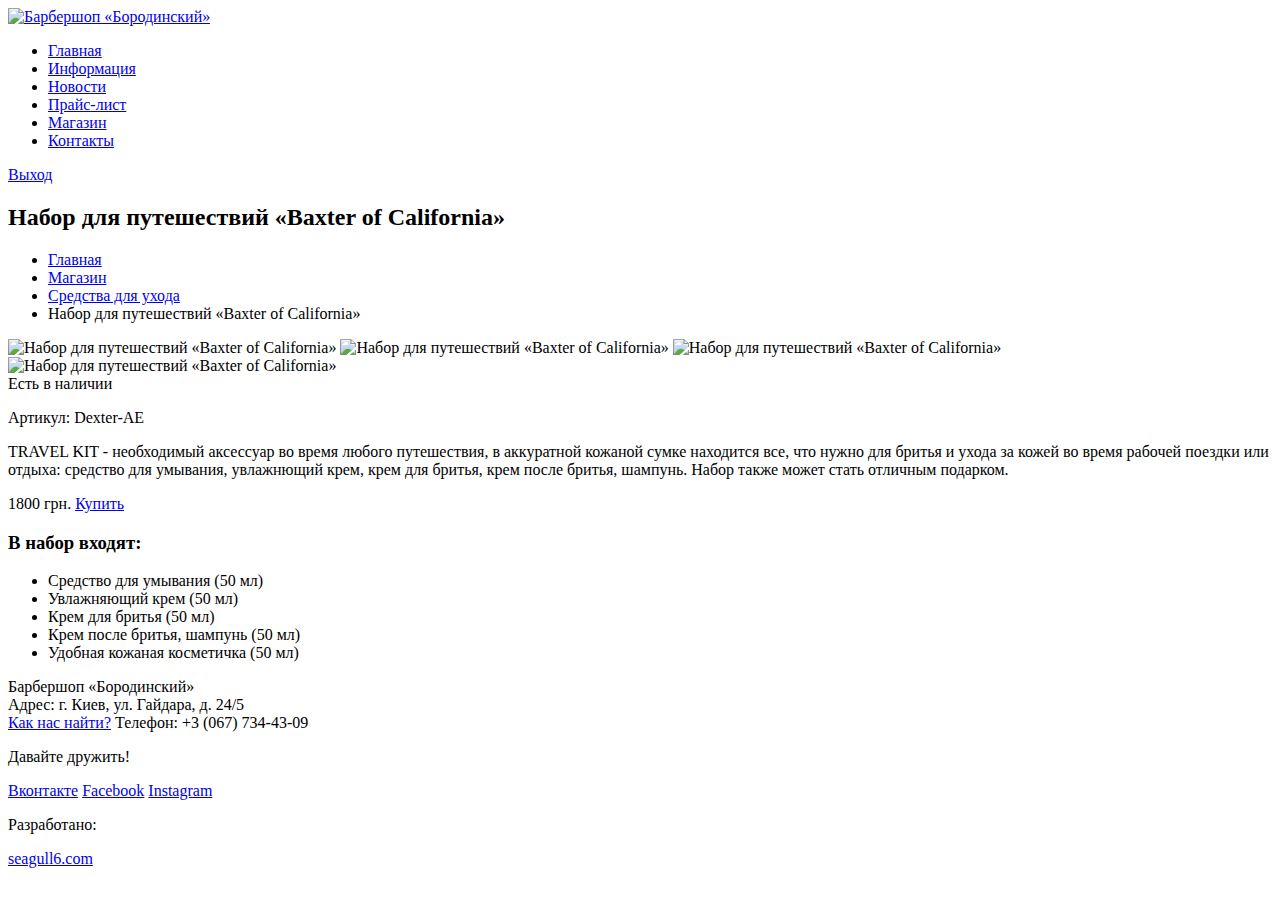
==== item.html @ 9ad41c77 "item" ====
<!DOCTYPE html>
<html lang="en">
<head>
	<meta charset="UTF-8">
	<title>Набор для путешествий «Baxter of California»</title>
</head>
<body>
	<header classs="main-header">
		<div class="container">
			<div class="logo-header">
				<a href="index.html"><img src="img/barbershop-index/logo-header.png" width="111" height="24" alt="Барбершоп «Бородинский»"></a>
			</div>
			<nav class="main-navigation">
				<ul>
					<li>
						<a href="#">Главная</a>
					</li>
					<li>
						<a href="#">Информация</a>
					</li>
					<li>
						<a href="#">Новости</a>
					</li>
					<li>
						<a href="#">Прайс-лист</a>
					</li>
					<li>
						<a href="#">Магазин</a>
					</li>
					<li>
						<a href="#">Контакты</a>
					</li>
				</ul>
			</nav>
			<div class="user-block">
				<a class="login" href="#">Выход</a>
			</div>
		</div>
	</header>
	<main class="container">
		<div class="page-title">
			<h2>Набор для путешествий «Baxter of California»</h2>
		</div>
		<div class="breadcrumbs">
			<ul>
				<li>
					<a href="index.html">Главная</a>
				</li>
				<li>
					<a href="#">Магазин</a>
				</li>
				<li>
					<a href="#">Средства для ухода</a>
				</li>
				<li>
					<span>Набор для путешествий «Baxter of California»</span>
				</li>
			</ul>
		</div>
		<section class="item-gallery">
			<img src="img/barbershop-item/item-main-photo.jpg" width="460" height="498" alt="Набор для путешествий «Baxter of California»">
			<img src="img/barbershop-item/item-photo1.jpg" width="140" height="149" alt="Набор для путешествий «Baxter of California»">
			<img src="img/barbershop-item/item-photo2.jpg" width="140" height="149" alt="Набор для путешествий «Baxter of California»">
			<img src="img/barbershop-item/item-photo3.jpg" width="140" height="149" alt="Набор для путешествий «Baxter of California»">  
		</section>
		<section class="product-info">
			<span class="product-available">Есть в наличии</span>
			<p class="product-info-code">Артикул: Dexter-AE</p>
			<p class="product-description">TRAVEL KIT - необходимый аксессуар во время любого путешествия, в аккуратной кожаной сумке находится все, что нужно для бритья и ухода за кожей во время рабочей поездки или отдыха: средство для умывания, увлажнющий крем, крем для бритья, крем после бритья, шампунь. Набор также может стать отличным подарком.</p>
		</section>
		<div class="product-price">
      <span class="price-value">1800 грн.</span>
      <a class="btn price-btn" href="#">Купить</a>
		</div>
		<section class="product-set">
			<h3 class="item-content-title">В набор входят:</h3>
			<ul>
				<li>Средство для умывания (50 мл)</li>
				<li>Увлажняющий крем (50 мл)</li>
				<li>Крем для бритья (50 мл)</li>
				<li>Крем после бритья, шампунь (50 мл)</li>
				<li>Удобная кожаная косметичка (50 мл)</li>
			</ul>
		</section>
	</main>
	<footer class="main-footer">
			<div class="container">
				<div class="footer-contacts">
					<p>Барбершоп «Бородинский»<br>
						Адрес: г. Киев, ул. Гайдара, д. 24/5<br>
						<a href="#">Как нас найти?</a>
						Телефон: +3 (067) 734-43-09</p>
				<div class="footer-social">
					<p>Давайте дружить!</p>
					<a class="social-btn social-btn-vk" href="#">Вконтакте</a>
					<a class="social-btn social-btn-fb" href="#">Facebook</a>
					<a class="social-btn social-btn-inst" href="#">Instagram</a>
				</div>
				<div class="footer-copyright">
					<p>Разработано:</p>
					<a class="btn" href="https://seagull6.com">seagull6.com</a>
				</div>
			</div>
		</footer>
</body>
</html>
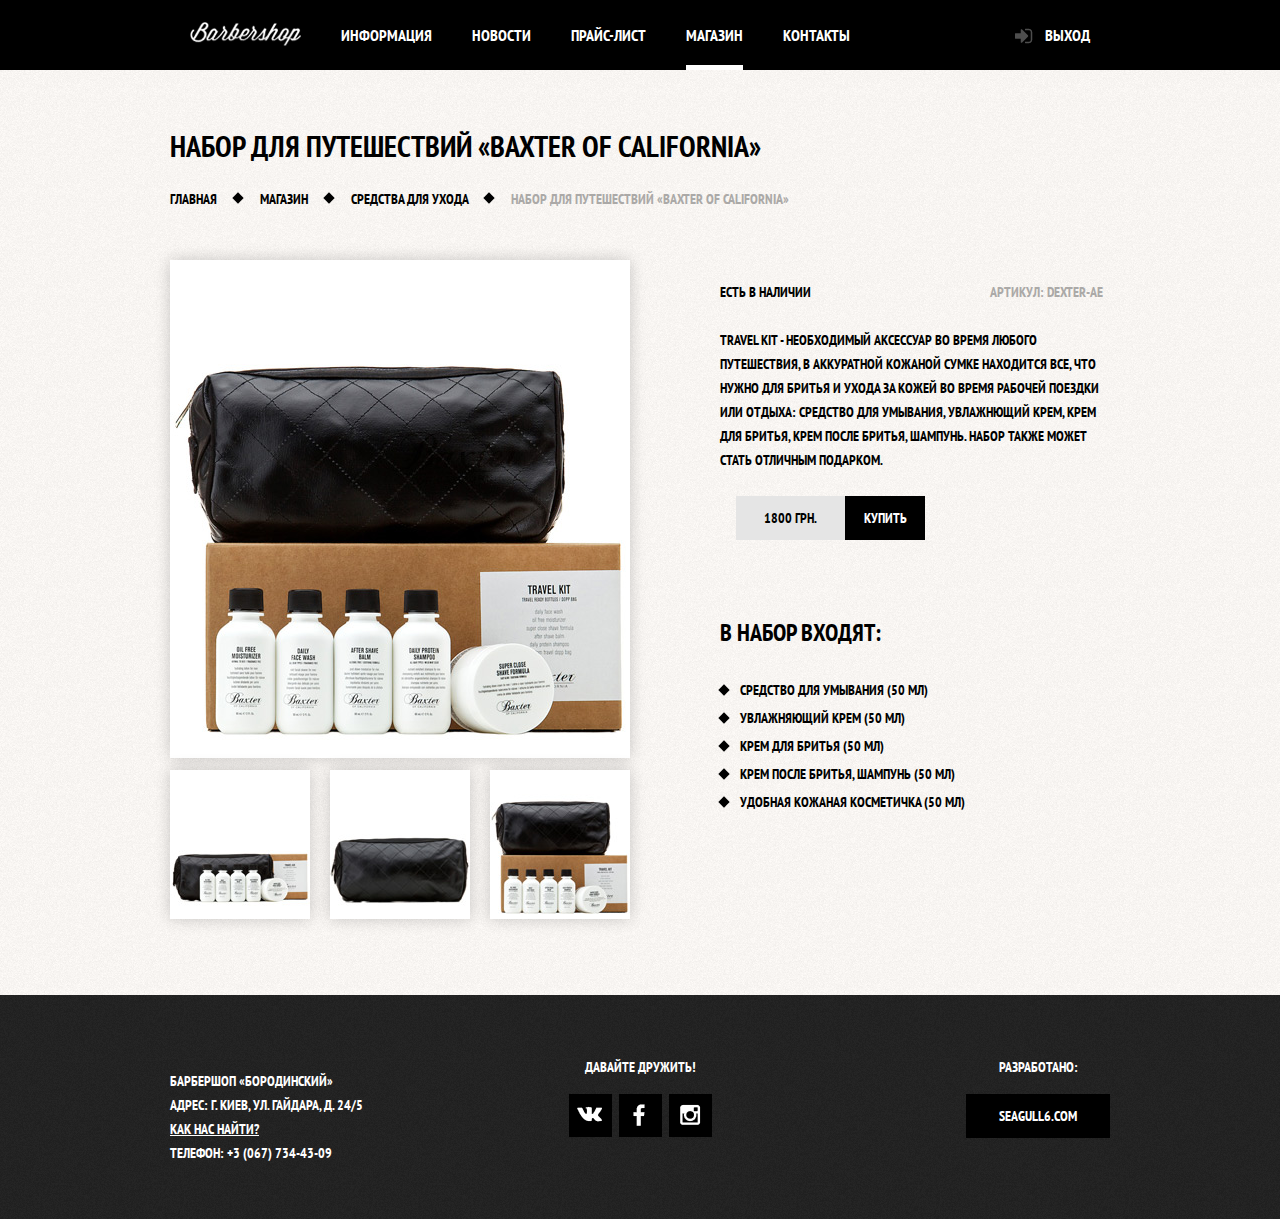
==== commit 6ff2b73f: "add js" ====
--- a/item.html
+++ b/item.html
@@ -3,18 +3,16 @@
 <head>
 	<meta charset="UTF-8">
 	<title>Набор для путешествий «Baxter of California»</title>
+	<link href="https://fonts.googleapis.com/css?family=PT+Sans+Narrow:400,700&amp;subset=cyrillic" rel="stylesheet">
+	<link rel="stylesheet" href="css/normalize.css">
+	<link rel="stylesheet" href="css/style.css">
 </head>
-<body>
-	<header classs="main-header">
-		<div class="container">
-			<div class="logo-header">
-				<a href="index.html"><img src="img/barbershop-index/logo-header.png" width="111" height="24" alt="Барбершоп «Бородинский»"></a>
-			</div>
+<body class="inner-page">
+	<header class="main-header">
+		<div class="container clearfix">
 			<nav class="main-navigation">
+			<a class="logo-inner" href="index.html"><img src="img/Logo.png" width="111" height="24" alt="Барбершоп «Бородинский»"></a>
 				<ul>
-					<li>
-						<a href="#">Главная</a>
-					</li>
 					<li>
 						<a href="#">Информация</a>
 					</li>
@@ -22,10 +20,10 @@
 						<a href="#">Новости</a>
 					</li>
 					<li>
-						<a href="#">Прайс-лист</a>
+						<a href="price.html">Прайс-лист</a>
 					</li>
-					<li>
-						<a href="#">Магазин</a>
+					<li class="active">
+						<span>Магазин</span>
 					</li>
 					<li>
 						<a href="#">Контакты</a>
@@ -37,59 +35,58 @@
 			</div>
 		</div>
 	</header>
-	<main class="container">
-		<div class="page-title">
-			<h2>Набор для путешествий «Baxter of California»</h2>
-		</div>
-		<div class="breadcrumbs">
-			<ul>
+	<main class="container clearfix">
+		<div class="inner-page-title"> 
+			<h1>Набор для путешествий «Baxter of California»</h1>
+			<ul class="breadcrumbs">
 				<li>
 					<a href="index.html">Главная</a>
 				</li>
 				<li>
-					<a href="#">Магазин</a>
+					<a href="shop.html">Магазин</a>
 				</li>
 				<li>
-					<a href="#">Средства для ухода</a>
+					<a href="shop.html">Средства для ухода</a>
 				</li>
-				<li>
-					<span>Набор для путешествий «Baxter of California»</span>
-				</li>
+				<li class="current">Набор для путешествий «Baxter of California»</li>
 			</ul>
 		</div>
-		<section class="item-gallery">
-			<img src="img/barbershop-item/item-main-photo.jpg" width="460" height="498" alt="Набор для путешествий «Baxter of California»">
-			<img src="img/barbershop-item/item-photo1.jpg" width="140" height="149" alt="Набор для путешествий «Baxter of California»">
-			<img src="img/barbershop-item/item-photo2.jpg" width="140" height="149" alt="Набор для путешествий «Baxter of California»">
-			<img src="img/barbershop-item/item-photo3.jpg" width="140" height="149" alt="Набор для путешествий «Baxter of California»">  
-		</section>
-		<section class="product-info">
-			<span class="product-available">Есть в наличии</span>
-			<p class="product-info-code">Артикул: Dexter-AE</p>
-			<p class="product-description">TRAVEL KIT - необходимый аксессуар во время любого путешествия, в аккуратной кожаной сумке находится все, что нужно для бритья и ухода за кожей во время рабочей поездки или отдыха: средство для умывания, увлажнющий крем, крем для бритья, крем после бритья, шампунь. Набор также может стать отличным подарком.</p>
-		</section>
-		<div class="product-price">
-      <span class="price-value">1800 грн.</span>
-      <a class="btn price-btn" href="#">Купить</a>
-		</div>
-		<section class="product-set">
-			<h3 class="item-content-title">В набор входят:</h3>
-			<ul>
-				<li>Средство для умывания (50 мл)</li>
-				<li>Увлажняющий крем (50 мл)</li>
-				<li>Крем для бритья (50 мл)</li>
-				<li>Крем после бритья, шампунь (50 мл)</li>
-				<li>Удобная кожаная косметичка (50 мл)</li>
-			</ul>
-		</section>
+		<div class="inner-content">
+			<section class="item-gallery">
+				<img src="img/item-gallery.jpg" width="460" height="498" alt="Набор для путешествий «Baxter of California»">
+				<img src="img/item-gallery1.jpg" width="140" height="149" alt="Набор для путешествий «Baxter of California»">
+				<img src="img/item-gallery2.jpg" width="140" height="149" alt="Набор для путешествий «Baxter of California»">
+				<img src="img/item-gallery3.jpg" width="140" height="149" alt="Набор для путешествий «Baxter of California»">  
+			</section>
+			<section class="product-info">
+				<span class="product-availible">Есть в наличии</span>
+				<span class="product-info-code">Артикул: Dexter-AE</span>
+				<p class="product-description">TRAVEL KIT - необходимый аксессуар во время любого путешествия, в аккуратной кожаной сумке находится все, что нужно для бритья и ухода за кожей во время рабочей поездки или отдыха: средство для умывания, увлажнющий крем, крем для бритья, крем после бритья, шампунь. Набор также может стать отличным подарком.</p>
+				<div class="product-price">
+					<span class="price-value">1800 грн.</span>
+					<a class="btn price-btn" href="#">Купить</a>
+				</div>
+			</section>
+			<section class="product-set">
+				<h2 class="item-content-title">В набор входят:</h2>
+				<ul class="custom-list-1">
+					<li>Средство для умывания (50 мл)</li>
+					<li>Увлажняющий крем (50 мл)</li>
+					<li>Крем для бритья (50 мл)</li>
+					<li>Крем после бритья, шампунь (50 мл)</li>
+					<li>Удобная кожаная косметичка (50 мл)</li>
+				</ul>
+			</section>
+		</div>	
 	</main>
-	<footer class="main-footer">
-			<div class="container">
-				<div class="footer-contacts">
-					<p>Барбершоп «Бородинский»<br>
-						Адрес: г. Киев, ул. Гайдара, д. 24/5<br>
-						<a href="#">Как нас найти?</a>
-						Телефон: +3 (067) 734-43-09</p>
+	<footer class="main-footer clearfix">
+		<div class="container">
+			<div class="footer-contacts">
+				<p>Барбершоп «Бородинский»<br>
+					Адрес: г. Киев, ул. Гайдара, д. 24/5<br>
+					<a href="#" class="js-open-map-footer">Как нас найти?</a><br>
+					Телефон: +3 (067) 734-43-09</p>
+				</div>
 				<div class="footer-social">
 					<p>Давайте дружить!</p>
 					<a class="social-btn social-btn-vk" href="#">Вконтакте</a>
@@ -102,5 +99,27 @@
 				</div>
 			</div>
 		</footer>
-</body>
-</html>+		<div class="modal-content">
+			<button class="modal-content-close" type="button" title="Закрыть">Закрыть</button>
+			<h2 class="modal-content-title">Личный кабинет</h2>
+			<p>Введите свой логин и пароль</p>
+			<form class="login-form" action="#" method="post">
+				<input class="icon-user" type="text" name="login" placeholder="Логин">
+				<input class="icon-password" type="password" name="password" placeholder="Пароль">
+				<label class="login-checkbox">
+					<input type="checkbox" name="remember">
+					<span class="checkbox-indicator"></span>
+					Запомните меня 
+				</label>
+				<a class="restore" href="#">Я забыл пароль!</a>
+				<button class="btn" type="submit">Войти</button>
+			</form>
+		</div>
+		<div class="modal-content-map">
+			<button class="modal-content-close" type="button" title="Закрыть">Закрыть</button>
+				<iframe src="https://www.google.com/maps/embed?pb=!1m18!1m12!1m3!1d2541.1032213318535!2d30.495070315731184!3d50.439177979473925!2m3!1f0!2f0!3f0!3m2!1i1024!2i768!4f13.1!3m3!1m2!1s0x40d4cef1eec696e3%3A0x38a418f5507aa73e!2z0LLRg9C70LjRhtGPINCT0LDQudC00LDRgNCwLCA1LCDQmtC40ZfQsg!5e0!3m2!1sru!2sua!4v1500497682839" width="766" height="561" style="border:0" allowfullscreen></iframe>
+		</div>
+		<div class="modal-overlay"></div>
+		<script src="js/scripts.js"></script>
+	</body>
+	</html>--- a/css/style.css
+++ b/css/style.css
@@ -0,0 +1,1105 @@
+html,
+body {
+	margin: 0;
+	padding: 0;
+}
+
+body {
+	min-width: 960px;
+	font-weight: 700;
+	font-size: 14px;
+	line-height: 24px;
+	font-family: "PT Sans Narrow", "Arial", sans-serif ;
+	text-transform: uppercase;
+	color: #fff;
+	background: #000 url("../img/barbershop-index.jpg") no-repeat center top;
+}
+
+img {
+	width: 100%;
+	height: auto;
+}
+
+.clearfix::after { 
+	content: "";
+	display: table;
+	clear: both;
+}
+
+.main-header {
+	min-height: 70px;
+	margin-bottom: 60px;
+	color: #fff;
+	background-color: #000;
+}
+
+.main-navigation {
+	float: left;
+	width: 780px;
+}
+
+.main-navigation .logo-inner {
+	float: left;
+	width: 111px;
+	height: 20px;
+	padding-top: 22px;
+}
+
+.main-navigation .logo-inner img {
+	width: 111px;
+	height: 24px;
+}
+
+.main-navigation .logo-inner:hover {
+	background: none;
+}
+
+.main-navigation a {
+	color: #fff;
+	text-decoration: none;
+	padding: 25px 20px;
+	display: block;
+}
+
+.main-navigation a:hover {
+	background: #242424;
+}
+
+.main-navigation ul {
+	margin: 0;
+	padding: 0;
+	list-style: none;
+	font-size: 0;
+}
+
+.main-navigation li {
+	display: inline-block;
+	vertical-align: top;
+	font-size: 16px; 
+	line-height: 20px;
+}
+
+.main-navigation .active {
+	position: relative;
+}
+
+.main-navigation .active::after {
+	content: "";
+	position: absolute;
+	right: 20px;
+	bottom: 0;
+	left: 20px;
+	height: 5px;
+	background-color: #ffffff;
+}
+
+.main-navigation .active span {
+	display: block;
+	padding: 25px 20px;
+}
+
+
+.container {
+	width: 940px;
+	padding: 0 10px;
+	margin: 0 auto; /* Центровка контейнера */
+}
+
+.user-block {
+	float: right;
+	max-width: 140px;
+}
+
+.login {
+	display: inline-block;
+	position: relative;
+	font-size: 16px;
+	line-height: 20px;
+	vertical-align: top;
+	color: #fff;
+	text-decoration: none;
+	padding: 25px 20px;
+	padding-left: 50px;
+}
+
+.login:hover {
+	background: #242424;
+}
+
+.login::before {
+	content: "";
+	width: 18px;
+	height: 18px;
+	position: absolute;
+	top: 28px;
+	left: 20px;
+	background: transparent url("../img/sprites.png") no-repeat;
+	background-position: -15px -15px; 
+	opacity: 0.3; 
+}
+
+.login:hover::before {
+	opacity: 1;
+}
+
+/* INDEX.HTML begin */
+
+.index-logo {
+	width: 368px;
+	height: 204px;
+	margin: 0 auto;
+	margin-bottom: 25px;
+}
+
+.features {
+	margin-bottom: 80px;
+}
+
+.features-item {
+	float: left;
+	width: 300px;
+	margin-right: 20px;  /* только для оформления сетки */
+	min-height: 175px;
+	text-align: center;
+}
+
+.features-item:last-child {
+	margin-right: 0; /* Убираем у последнего эл-та отступ справа */
+}
+
+.features-name {
+	position: relative;
+	display: block;
+	margin-bottom: 30px;
+	padding-bottom: 35px;
+	font-size: 30px;
+	line-height: 42px;
+}
+
+.features-name::after {
+	content: "";
+	display: block;
+	position: absolute;
+	bottom: 0;
+	left: 50%; 
+	margin-left: -10px;
+	width: 20px;
+	height: 20px;
+	transform: rotate(45deg);
+	background-color: #fff;
+}
+
+.features-item p {
+	margin: 10px;
+	margin-bottom: 0;
+}
+
+.index-content {
+	padding: 50px 80px;
+	margin-bottom: 35px;
+	color: #000000;
+	background:
+	url(../img/index-content-shadow.png) no-repeat center,
+	#f8f5f2 url("../img/bg_contentblock.png") repeat;
+}
+
+.index-content-title {
+	margin: 0;
+	margin-bottom: 25px;
+	font-size: 30px;
+	line-height: 42px;
+}
+
+.index-content p {
+	margin: 0;
+	margin-bottom: 25px;
+}
+
+.news-preview {
+	margin: 0;
+	padding: 0;
+	padding-right: 35px; /* Для переноса  */
+	list-style: none;
+}
+
+.news-preview li {
+	margin-bottom: 25px;
+}
+
+.news-preview p {
+	margin-bottom:  0;
+}
+
+.news-preview time {
+	text-transform: none;
+	font-weight: 400;
+}
+
+.index-content-left { 
+	float: left;
+	width: 380px;
+}
+
+.index-content-right {
+	float: right;
+	width: 300px;
+}
+
+.index-content-left {
+	float: left;
+	width: 380px;
+}
+
+.index-content-right {
+	float: right;
+	width: 300px;
+}
+
+
+.btn {  /* универсальный класс для кнопок */
+	display: inline-block;
+	vertical-align: top;
+	margin-right: 16px;
+	padding: 10px 33px;
+	font-weight: 700;
+	font-size: 14px;
+	line-height: 24px;
+	font-family: "PT Sans Narrow", "Arial", sans-serif ;
+	color: #ffffff;
+	text-transform: uppercase;
+	text-decoration: none;
+	background-color: #000000;
+	border: none;
+	outline: none;
+	cursor: pointer;
+}
+
+.btn:hover,
+.btn:active {
+	background-color: #663d15;
+}
+
+.btn.disabled,
+.btn:disabled {
+	cursor: default;
+	opacity: 0.5 ;
+}
+
+.btn.disabled:hover,
+.btn:disabled:hover {
+	background-color: #000000;
+}
+
+.gallery {
+	position: relative;
+	height: 260px;
+}
+
+.gallery-content {
+	height: 164px;
+	margin: 0;
+	background-color: ##cccccc;
+	border: 7px solid #ffffff;
+}
+
+.gallery-content a {
+	position: absolute;
+	top: 7px;
+	left: 7px;
+}
+
+.gallery-content img {
+	width: 286px;
+	height: 164px;
+}
+
+.gallery .btn {
+	position: absolute;
+	bottom: 0;
+	width: 140px;
+	margin: 0;
+}
+
+.gallery-prev {
+	left: 0;
+}
+
+.gallery-next {
+	right: 0;
+}
+
+.appointment-form input {
+	float: left;
+	width: 106px;
+	padding: 7px 15px;
+	margin-right: 20px;
+	margin-bottom: 20px;
+	font-size: 14px;
+	line-height: 24px;
+	font-family: "PT Sans Narrow", "Arial", sans-serif ;
+	color: #000000;
+	text-transform: uppercase;
+	background-color: #f9f6f3;
+	border: 2px solid #000000;
+	outline: none;
+}
+
+.appointment-form input:nth-child(2n) {
+	margin-right: 0;
+}
+
+.appointment-form .btn{
+	clear: both;
+	width: 100%;
+}
+
+.appointment-form input:focus {
+	border: 2px solid #663d15;
+}                            
+
+
+/* PRICE begin */
+
+/* Оформление внутреннего блока */
+.inner-page {
+	color: #000000;
+	background: #f8f5f2 url("../img/bg_contentblock.png") repeat;
+}
+
+.inner-page .main-header {
+	margin-bottom: 55px;
+}
+
+.inner-page-title {
+	width: 940px;
+	margin-bottom: 49px;
+}
+
+.inner-page-title h1 {
+	margin: 0;
+	margin-bottom: 20px;
+	padding: 0;
+	font-size: 30px;
+	line-height: 42px;
+}
+
+.breadcrumbs {
+	padding: 0;
+	margin: 0;
+	list-style: none;
+}
+
+.breadcrumbs li {
+	position: relative;
+	display: inline;
+	padding-right: 40px;
+}
+
+.breadcrumbs li::after {
+	content: "";
+	position: absolute;
+	top: 4px;
+	right: 18px;
+	width: 8px;
+	height: 8px;
+	background-color: #000000;
+	transform: rotate(45deg);
+}
+
+.breadcrumbs a {
+	color: #000000;
+	text-decoration: none;
+}
+
+.breadcrumbs a:hover {
+	text-decoration: underline;
+}
+
+.breadcrumbs .current {
+	color: #aba9a7;
+}
+
+.breadcrumbs .current::after {
+	display: none;
+}
+
+/* ОБщие стили для контентных тегов */
+.inner-content {
+	margin-bottom: 15px;
+}
+
+.inner-content h2 {
+	margin-top: 60px;
+	margin-bottom: 30px;
+	font-size: 24px;
+	line-height: 30px;
+}
+
+.inner-content h3 {
+	margin-top: 60px;
+	margin-bottom: 30px;
+	font-size: 20px;
+	line-height: 24px;
+}
+
+.inner-content h2 + h3{
+	margin-top: 30px;
+}
+
+.inner-content p {
+	margin: 24px 0;
+}
+
+ .inner-content table {
+	border-collapse: collapse;
+}
+
+.inner-content td {
+	padding: 10px 15px;
+	border: 2px solid #000000;
+}
+
+/* Особые стили для контентных тегов */
+.big-heading {
+	margin-top: 55px;
+	margin-bottom: 65px;
+	text-align: center;
+}
+
+.big-heading h2 {
+	position: relative;
+	display: inline-block ;
+	z-index: 2;
+	margin: 0;
+	padding: 0 25px;
+	font-size: 48px;
+	line-height: 48px;
+	text-align: center;
+	background: #f8f3f0 url("../img/bg_contentblock.png") repeat;
+}
+
+.big-heading::after {
+	content: "";
+	position: relative;
+	top: -25px;
+	z-index: 1;
+	display: block;
+	border-bottom: 2px solid #000000;
+}
+
+.custom-list-1 {
+	margin: 14px 0;
+	padding: 0;
+	list-style: none;
+}
+
+.custom-list-1 li {
+	position: relative;
+	padding-left: 20px;
+	margin-bottom: 15px;
+}
+
+.custom-list-1 li::before {
+	content: "";
+	position: absolute;
+	left: 0;
+	top: 8px;
+	width: 8px;
+	height: 8px;
+	background-color: #000000;
+	transform: rotate(45deg);
+}
+
+.prices-table {
+	width: 100%;
+}
+
+.prices-table td {
+	width: 50%;
+}
+
+.prices-table td:last-child {
+	text-align: center;
+} 
+
+.short-text {
+	padding-right: 80px;
+}
+
+/* Колонки для контента */
+.inner-columns {
+	margin: 60px 0;
+}
+
+.inner-columns:last-child {
+	margin-bottom: 0;
+}
+
+.inner-column-left,
+.inner-column-right { 
+	width: 460px;
+} 
+
+.inner-column-left {
+	float: left;
+}
+
+.inner-column-right {
+	float: right;
+}
+
+.inner-column-left *:first-child,
+.inner-column-right *:first-child {
+	margin-top: 0;
+}
+
+.inner-column-left *:last-child,
+.inner-column-right *:last-child {
+	margin-bottom: 0;
+}
+
+/*  shop */ 
+.selection-form {
+	float: left;
+	width: 220px;
+}
+
+.selection-form fieldset {
+	border: none;
+	margin: 0;
+	padding: 0;
+	margin-bottom: 32px;
+}
+
+.selection-form legend {
+	font-size: 24px;
+	line-height: 36px;
+	margin-bottom: 29px;
+} 
+
+.selection-form ul {
+	margin: 0;
+	padding: 0;
+}
+
+.selection-form li {
+	list-style: none;
+	font-size: 14px; /* поставить правильный шрифт и отступ */
+	line-height: 20px;
+	margin-bottom: 17px;
+}
+
+.selection-form input {
+	display: none;
+}
+
+.selection-form label {
+	position: relative;
+	cursor: pointer;
+	padding-left: 43px;
+}
+
+.selection-form label:before {
+	content: "";
+	display: inline-block;
+	position: absolute;
+	vertical-align: top;
+	left: 0;
+	width: 16px;
+	height: 16px;
+	border: 2px solid black;
+}
+
+.selection-form input[type="radio"] + label:before {
+	content: "";
+	border-radius: 50%;
+	display: inline-block;
+	vertical-align: top;
+}
+
+.selection-form input[type="checkbox"]:checked +  label:before {
+	content: "";
+	display: inline-block;
+	vertical-align: top;
+	position: absolute;
+	background: url(../img/sprites.png) no-repeat;
+	background-position: -121px -119px ;
+}
+
+.selection-form input[type="radio"]:checked + label:before {
+	content: "\2022";
+	color: #000000;
+	font-size: 26px;
+	line-height: 13px;
+	text-align: center;
+}
+
+.selection-form label:hover {
+	color: #663d15;
+}
+
+.selection-form input:disabled + label:before,
+.selection-form input:disabled + label {
+	cursor: default;
+	opacity: 0.5 ;
+}
+
+.selection-form input:disabled + label:hover {
+	color: #000000;
+}
+
+.products {
+	float: right;
+	width: 720px;
+	font-size: 0;
+}
+
+.product {
+	position: relative;
+	display: inline-block;
+	width: 220px;
+	margin-left: 20px;
+	margin-bottom: 20px;
+	vertical-align: top;
+	font-size: 16px;
+	background: #ffffff;
+	box-shadow: 0 0 15px 0 rgba(0, 0, 0, 0.2);
+}
+
+.product-title a  {
+	color: #000000;
+	font-size: 14px;
+	line-height: 18px;
+	text-decoration: none;
+	display: block;
+  padding: 15px 16px;
+}
+
+.category {
+  text-transform: none;
+}
+
+.product-price {
+	font-size: 0;
+	
+}
+
+.price-value {
+	display: inline-block;
+	vertical-align: top;
+	width: 109px;
+	background: #e5e5e5;
+  font-size: 14px;
+	line-height: 24px;
+	text-align: center;
+	padding-top: 10px;
+	padding-bottom: 10px;
+	margin-left: 16px;
+	margin-bottom: 16px;
+}
+
+.price-btn {
+	padding-left: 19px;
+	padding-right: 18px;
+}
+
+.pagination {
+	float: left;
+	width: 700px;
+	margin-top: 25px;
+  margin-bottom: -16px;
+	margin-left: 240px;
+	font-size: 0;
+}
+
+.pagination .btn {
+	margin-right: 7px;
+	padding: 8px 18px;
+} 
+
+.active-pgn {
+	background: #ffffff;
+	color: #000000;
+}
+
+.active-pgn:hover {
+	cursor: default;
+	background: #ffffff;
+	color: #000000;
+}
+
+/*  ITEM */
+
+.item-gallery {
+	float: left;
+	width: 480px;
+	font-size: 0;
+	height: 670px;
+}
+
+.item-gallery img {
+	display: inline-block;
+	margin-right: 20px;
+  box-shadow: 0 0 15px 0 rgba(0, 0, 0, 0.2);
+  width: 140px;
+  height: 149px;
+}
+
+.item-gallery img:first-child {
+	width: 460px;
+	height: 498px;
+}
+
+.product-info {
+	float: right;
+	width: 390px;
+	margin-bottom: 62px;
+	padding-top: 20px;
+}
+
+.product-info-code {
+  color: #aba9a7;
+}
+
+.product-availible {
+	padding-right: 176px;
+}
+
+.product-description {
+	margin-top: 33px;
+	margin-bottom: 38px;
+}
+
+.product-price {
+	margin: 0;
+}
+
+.product-set {
+	float: right;
+	width: 390px;
+}
+
+.product-set h2 {
+	margin-top: 0;
+	margin-bottom: 30px;
+	font-size: 24px;
+	line-height: 30px;
+}
+
+.product-set li {
+	margin-bottom: 4px;
+}
+
+
+.main-footer {
+	margin-top: 65px;
+	padding-top: 60px;
+	padding-bottom: 40px;
+	color: #ffffff;
+	background: #252525 url("../img/footer-back.png");
+}
+
+.footer-contacts {
+	float: left;
+	width: 320px;
+	margin-right: 60px;
+}
+
+.footer-contacts a {
+	color: #ffffff;
+}
+
+.footer-contacts a:hover {
+	text-decoration: none;
+}
+
+.footer-social {
+	float: left;
+	width: 180px;
+	text-align: center; /* выравнивание текста и кнопок по центру */
+}
+
+.footer-copyright {
+	float: right;
+	max-width: 180px;
+
+}
+
+.footer-social p {
+	margin: 0;
+	margin-bottom: 15px;
+}
+
+.social-btn {
+	display: inline-block;
+	width: 43px;
+	height: 43px;
+	margin: 0 2px;
+
+	font-size: 0;  /* Скрываем текст в кнопках */
+	vertical-align: top;
+	text-decoration: none;
+
+	background: #000000 url("../img/sprites.png") no-repeat center;
+
+	transition: 
+	background-position 0.5s,
+	background-color 0.5s;
+}
+
+.social-btn:hover {
+	background-color: #ffffff;
+}
+
+.social-btn-vk {
+		background-position: -103px -56px ;
+}
+
+.social-btn-fb {
+	background-position: -54px -52px ;
+}
+
+.social-btn-inst {
+	background-position: -154px -53px ;
+}
+
+.social-btn-vk:hover {
+	background-position: -103px -6px ;
+}
+
+.social-btn-fb:hover {
+	background-position: -54px -5px ;
+}
+
+.social-btn-inst:hover {
+	background-position: -154px -5px ;
+}
+
+.footer-copyright p {
+	margin: 0;
+	margin-bottom: 15px;
+	text-align: center;
+}
+
+.footer-copyright .btn {
+	margin-right: 0;
+}
+
+.footer-copyright .btn:hover {
+	color: #000000;
+	background-color: #ffffff;
+}
+
+.modal-content {
+	display: none;
+	position: fixed;
+	top: 120px;
+	left: 50%;
+  margin-left: -230px;
+	width: 300px;
+	padding: 50px 80px;
+	z-index: 20;
+	color: #000000;
+	background: #f8f3f0 url("../img/bg_contentblock.png");
+	box-shadow: 0 30px 50px rgba(0, 0, 0, 0.7);
+}
+
+
+@keyframes bounce {
+	0% { transform: translateY(-2000px); }
+	70% { transform: translateY(30px); }
+	90% { transform: translateY(-10px); }
+	100% { transform: translateY(0px); }
+}
+
+@keyframes shake {
+	0%, 100%                { transform: translateX(0); }
+	10%, 30%, 50%, 70%, 90% { transform: translateX(-10px); }
+	20%, 40%, 60%, 80%      { transform: translateX(10px); }
+}
+
+.modal-content-close {
+	position: absolute;
+	top: 0;
+	right: -34px;
+	width: 22px;
+	height: 22px;
+	font-size: 0;
+	background-color: transparent;
+	border: 0;
+	outline: 0;
+	cursor: pointer;
+}
+
+.modal-content-close::before,
+.modal-content-close::after {
+  content: "";
+  position: absolute;
+  top: 10px;
+  left: 2px;
+  width: 19px;
+  height: 3px;
+  background-color: #d0d0d0;
+  border-radius: 1px;
+}
+
+.modal-content-close::before {
+	transform: rotate(45deg);
+}
+
+.modal-content-close::after {
+	transform: rotate(-45deg);
+}
+
+.modal-content h2 {
+	margin: 0;
+	margin-bottom: 20px;
+	font-size: 30px;
+	line-height: 42px;
+}
+
+.modal-content p {
+	margin: 0;
+	margin-bottom: 14px;
+}
+
+.modal-content .login-form {
+	margin-top: 30px;
+	margin-bottom: 10px;
+}
+
+.login-form input[type="text"],
+.login-form input[type="password"] {
+	width: 236px;
+	margin: 0;
+	margin-bottom: 10px;
+	padding: 10px 20px;
+	padding-right: 40px;
+	font-size: 14px;
+	line-height: 24px;
+	font-family: "PT Sans Narrow", "Arial", sans-serif ;
+	text-transform: uppercase;
+	color: #000000;
+	background-color: #f9f6f3;
+	border: 2px solid #000000;
+	outline: none;
+}
+
+.login-form input:focus {
+	border-color: #663d15;
+}
+
+.login-form input.icon-user {
+	background-image: url("../img/sprites.png");
+	background-repeat: no-repeat;
+	background-position: 250px -55px ;
+}
+
+.login-form input.icon-password {
+	background-image: url("../img/sprites.png");
+	background-repeat: no-repeat;
+	background-position: 250px -102px;
+}
+
+.login-form .restore {
+	float: right;
+	color: #000000;
+}
+
+.login-form .btn {
+	width: 100%;
+	margin-top: 15px;
+}
+
+.login-checkbox input[type="checkbox"] {
+	display: none;
+}
+
+ .login-checkbox {
+ 	position: relative;
+ 	padding-left: 30px;
+ 	cursor: pointer;
+ }
+
+.login-checkbox:hover {
+	color: #663d15;
+}
+
+ .login-checkbox input[type="checkbox"] + .checkbox-indicator {
+ 	position: absolute;
+ 	top: -3px;
+ 	left: 0;
+ 	width: 17px;
+ 	height: 17px;
+ 	border: 2px solid #000000;
+ }
+
+ .login-checkbox input[type="checkbox"]:checked + .checkbox-indicator::before,
+.login-checkbox input[type="checkbox"]:checked + .checkbox-indicator::after {
+	content: "";
+	position: absolute;
+	top: 8px;
+	left: 1px;
+	width: 15px;
+	height: 2px;
+	background-color: #000000;
+}
+
+.login-checkbox input[type="checkbox"]:checked + .checkbox-indicator::before {
+  transform: rotate(45deg);
+}
+
+.login-checkbox input[type="checkbox"]:checked + .checkbox-indicator::after {
+  transform: rotate(-45deg);
+}
+
+.modal-content-map {
+	display: none;
+	position: fixed;
+	top: 50%;
+	left: 50%;
+	width: 766px;
+	height: 561px;
+	z-index: 20;
+	margin-top: -280px;
+	margin-left: -390px;
+	border: 7px solid #ffffff;
+	box-shadow: 0 30px 50px rgba(0, 0, 0, 0.7);
+}
+
+.modal-overlay {
+	display: none;
+	position: fixed;
+	top: 0;
+	left: 0;
+	z-index: 10;
+	width: 100%;
+	height: 100%;
+	background: rgba(0, 0, 0, 0.5);
+}
+
+.modal-overlay-show {
+	display: block;
+}
+
+.modal-content-show {
+	display: block;
+	animation: bounce 0.6s;
+}
+
+.modal-content-close {
+	position: absolute;
+	top: 0;
+	right: -34px;
+	width: 22px;
+	height: 22px;
+	font-size: 0;
+	background-color: transparent;
+	border: 0;
+	outline: 0;
+	cursor: pointer;
+}
+
+.modal-error {
+	animation: shake 0.6s;
+}